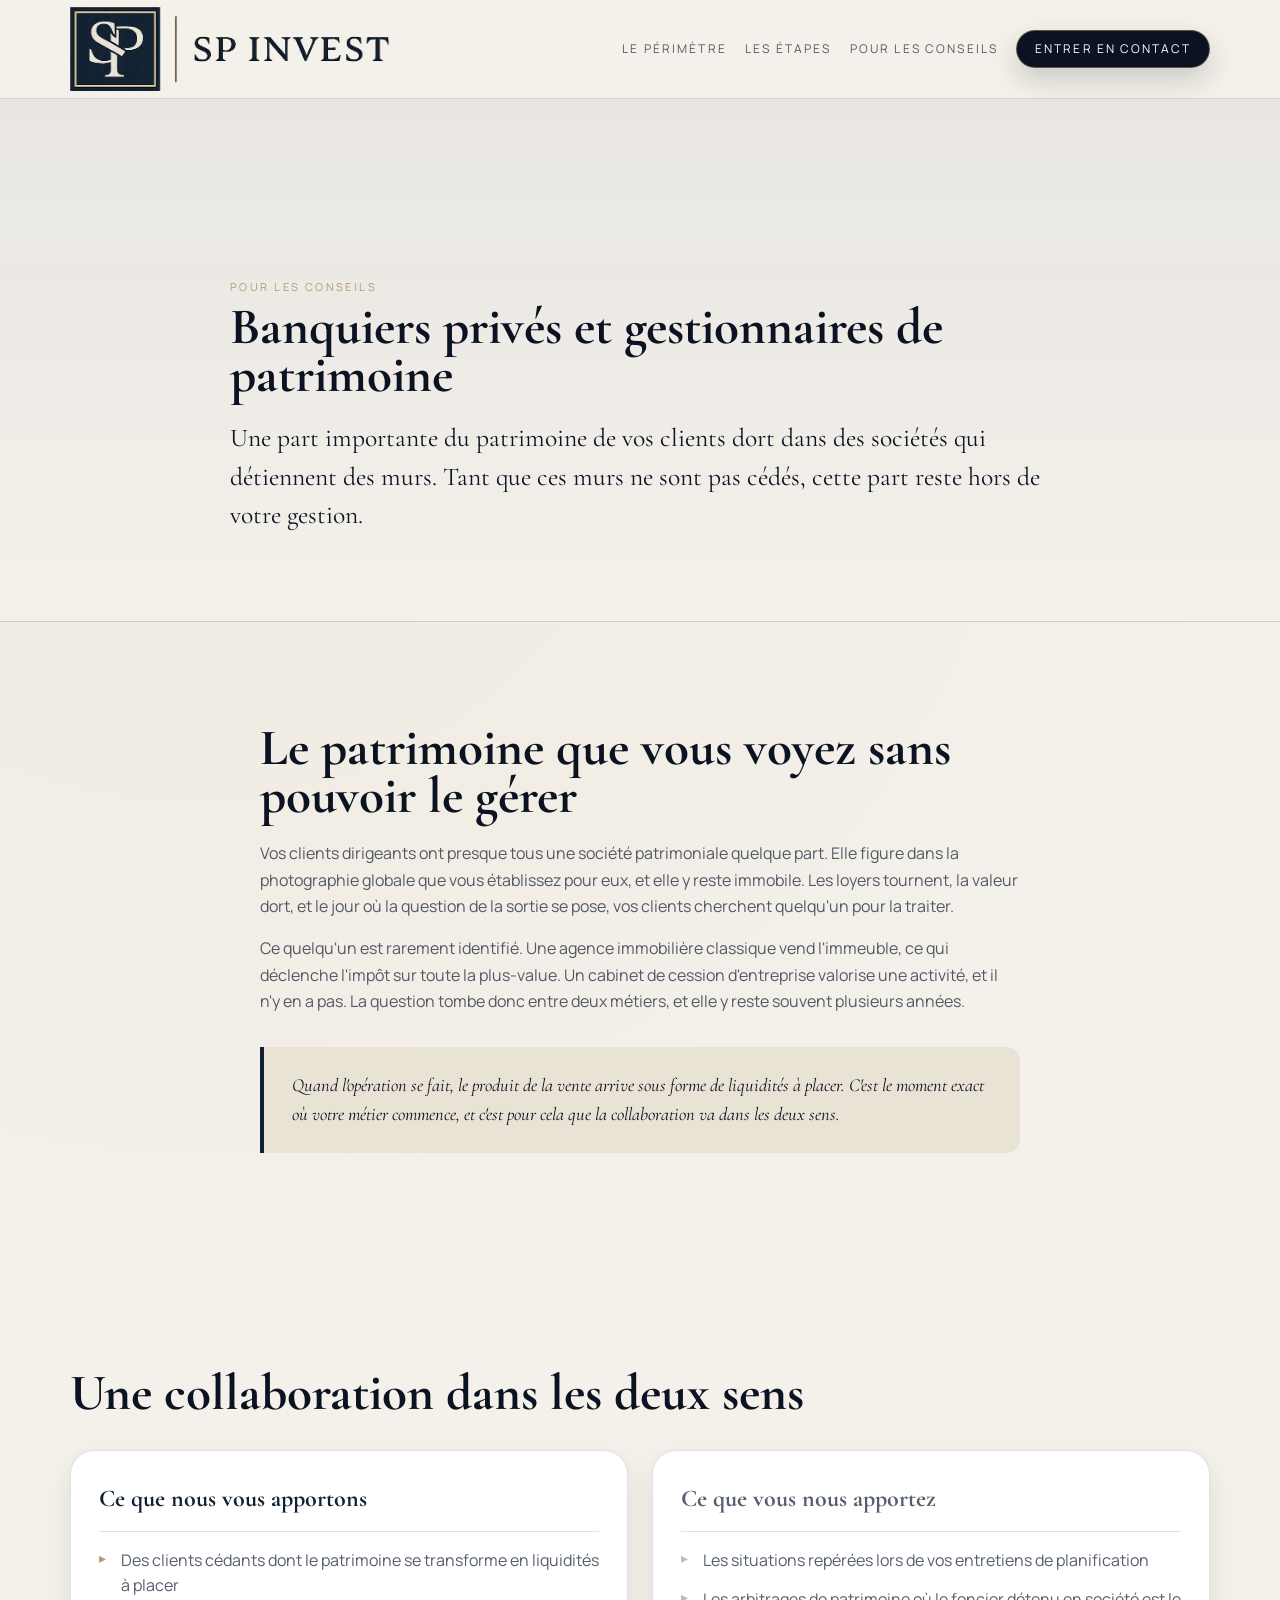
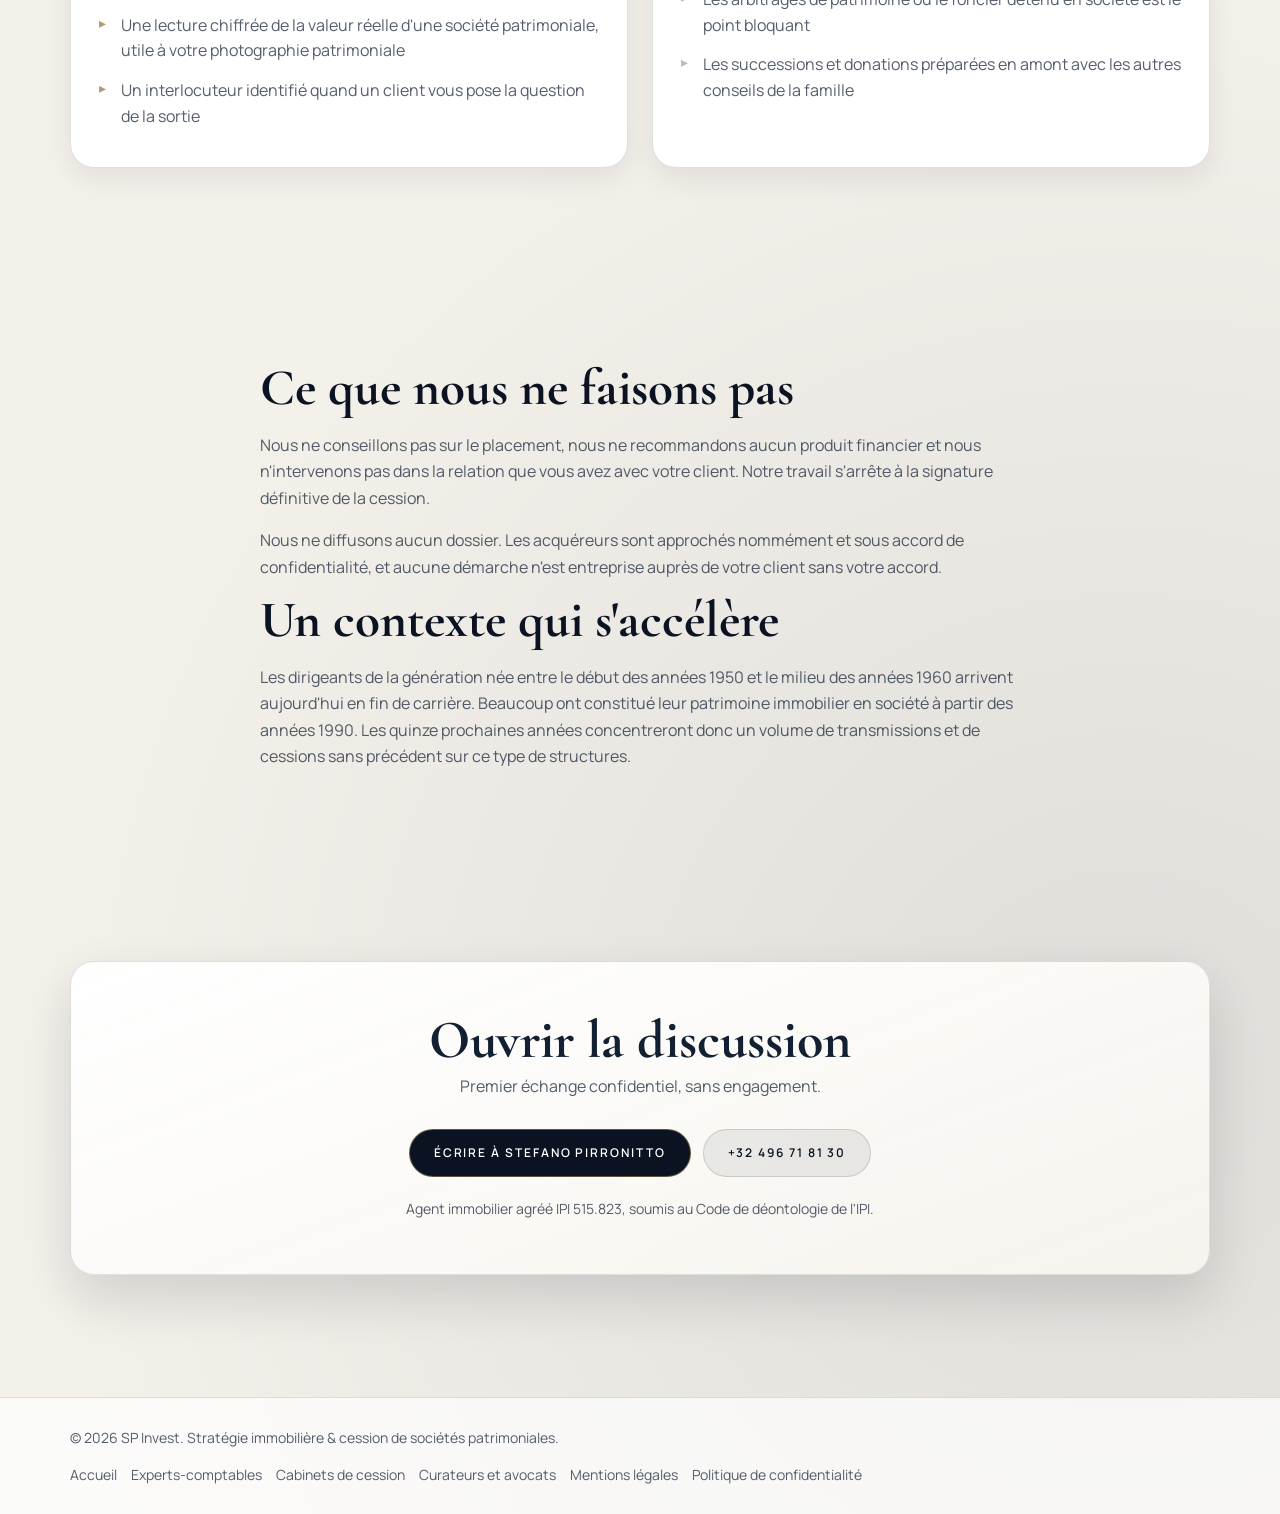
==== banques-privees.html @ 52c4654b "Refonte du site sur le brand book SP Invest Nouvelle categorie, retrait des termes bannis, accents r" ====
<!doctype html>
<html lang="fr">
<head>
  <meta charset="utf-8" />
  <meta name="viewport" content="width=device-width, initial-scale=1" />
  <title>Banquiers privés et gestionnaires de patrimoine | SP Invest</title>
  <meta name="description" content="Vos clients détiennent des sociétés patrimoniales immobilières. SP Invest les valorise et les cède ; les liquidités reviennent dans votre gestion. Collaboration dans les deux sens." />
  <link rel="canonical" href="https://sp-invest.be/banques-privees.html" />
  <meta name="theme-color" content="#0b1322" />
  <link href="https://fonts.googleapis.com/css2?family=Cormorant+Garamond:wght@400;500;600;700&family=Manrope:wght@400;500;600;700&display=swap" rel="stylesheet">
  <link rel="stylesheet" href="./styles.css?v=20261007-1" />
</head>

<body class="page-prescripteur">
  <header class="header">
    <div class="container header__inner">
      <a class="brand" href="/" aria-label="SP Invest, retour à l'accueil">
        <img src="./assets/logo-spinvest-exact.svg" alt="SP Invest">
      </a>
      <button class="nav-toggle" aria-expanded="false" aria-controls="nav" aria-label="Ouvrir le menu">
        <span></span><span></span><span></span>
      </button>
      <nav id="nav" class="nav" aria-label="Navigation principale">
        <a class="nav__link" href="/#perimetre">Le périmètre</a>
        <a class="nav__link" href="/#etapes">Les étapes</a>
        <a class="nav__link" href="/#conseils">Pour les conseils</a>
        <a class="nav__cta" href="#contact">Entrer en contact</a>
      </nav>
    </div>
  </header>

  <main id="contenu">
    <section class="page-hero">
      <div class="container page-hero__inner reveal">
        <p class="eyebrow">Pour les conseils</p>
        <h1 class="section__title">Banquiers privés et gestionnaires de patrimoine</h1>
        <p class="lede">
          Une part importante du patrimoine de vos clients dort dans des sociétés qui détiennent des murs.
          Tant que ces murs ne sont pas cédés, cette part reste hors de votre gestion.
        </p>
      </div>
    </section>

    <section class="section reveal">
      <div class="container narrow">
        <h2 class="section__title">Le patrimoine que vous voyez sans pouvoir le gérer</h2>
        <p>
          Vos clients dirigeants ont presque tous une société patrimoniale quelque part. Elle figure
          dans la photographie globale que vous établissez pour eux, et elle y reste immobile. Les loyers
          tournent, la valeur dort, et le jour où la question de la sortie se pose, vos clients cherchent
          quelqu'un pour la traiter.
        </p>
        <p>
          Ce quelqu'un est rarement identifié. Une agence immobilière classique vend l'immeuble, ce qui
          déclenche l'impôt sur toute la plus-value. Un cabinet de cession d'entreprise valorise une activité,
          et il n'y en a pas. La question tombe donc entre deux métiers, et elle y reste souvent plusieurs années.
        </p>

        <div class="callout">
          <p>
            Quand l'opération se fait, le produit de la vente arrive sous forme de liquidités à placer.
            C'est le moment exact où votre métier commence, et c'est pour cela que la collaboration va
            dans les deux sens.
          </p>
        </div>
      </div>
    </section>

    <section class="section section--alt reveal">
      <div class="container">
        <h2 class="section__title">Une collaboration dans les deux sens</h2>
        <div class="scope">
          <div class="scope__col scope__col--in">
            <h3>Ce que nous vous apportons</h3>
            <ul>
              <li>Des clients cédants dont le patrimoine se transforme en liquidités à placer</li>
              <li>Une lecture chiffrée de la valeur réelle d'une société patrimoniale, utile à votre photographie patrimoniale</li>
              <li>Un interlocuteur identifié quand un client vous pose la question de la sortie</li>
            </ul>
          </div>
          <div class="scope__col scope__col--out">
            <h3>Ce que vous nous apportez</h3>
            <ul>
              <li>Les situations repérées lors de vos entretiens de planification</li>
              <li>Les arbitrages de patrimoine où le foncier détenu en société est le point bloquant</li>
              <li>Les successions et donations préparées en amont avec les autres conseils de la famille</li>
            </ul>
          </div>
        </div>
      </div>
    </section>

    <section class="section reveal">
      <div class="container narrow">
        <h2 class="section__title">Ce que nous ne faisons pas</h2>
        <p>
          Nous ne conseillons pas sur le placement, nous ne recommandons aucun produit financier et nous
          n'intervenons pas dans la relation que vous avez avec votre client. Notre travail s'arrête à la
          signature définitive de la cession.
        </p>
        <p>
          Nous ne diffusons aucun dossier. Les acquéreurs sont approchés nommément et sous accord de
          confidentialité, et aucune démarche n'est entreprise auprès de votre client sans votre accord.
        </p>
        <h2 class="section__title">Un contexte qui s'accélère</h2>
        <p>
          Les dirigeants de la génération née entre le début des années 1950 et le milieu des années 1960
          arrivent aujourd'hui en fin de carrière. Beaucoup ont constitué leur patrimoine immobilier en
          société à partir des années 1990. Les quinze prochaines années concentreront donc un volume de
          transmissions et de cessions sans précédent sur ce type de structures.
        </p>
      </div>
    </section>

    <section id="contact" class="section section--alt reveal">
      <div class="container">
        <div class="contact-wrap">
          <div class="contact-card">
            <h2 class="contact-title">Ouvrir la discussion</h2>
            <p class="contact-subtitle">Premier échange confidentiel, sans engagement.</p>
            <div class="contact-actions">
              <a class="btn btn--primary" href="mailto:s.pirronitto@sp-invest.be?subject=Collaboration%20banque%20priv%C3%A9e">Écrire à Stefano Pirronitto</a>
              <a class="btn btn--soft" href="tel:+32496718130">+32 496 71 81 30</a>
            </div>
            <p class="contact-note">Agent immobilier agréé IPI 515.823, soumis au Code de déontologie de l'IPI.</p>
          </div>
        </div>
      </div>
    </section>
  </main>

  <footer class="footer">
    <div class="container footer__inner">
      <p class="footer__brand">&copy; <span id="year"></span> SP Invest. Stratégie immobilière &amp; cession de sociétés patrimoniales.</p>
      <div class="footer__links">
        <a href="/">Accueil</a>
        <a href="./experts-comptables.html">Experts-comptables</a>
        <a href="./cabinets-de-cession.html">Cabinets de cession</a>
        <a href="./curateurs-avocats.html">Curateurs et avocats</a>
        <a href="./mentions-legales.html">Mentions légales</a>
        <a href="./politique-confidentialite.html">Politique de confidentialité</a>
      </div>
    </div>
  </footer>

  <script src="./script.js?v=20261007-1"></script>
</body>
</html>
---- styles.css ----
:root{
  --bg:#f4f1eb;
  --surface:#ffffff;
  --ink:#0b1322;
  --text:#132033;
  --muted:rgba(19,32,51,.72);
  --line:rgba(14,26,43,.13);

  --brass:#b89b5e;
  --brass-soft:rgba(184,155,94,.18);

  --shadow-soft:0 10px 30px rgba(11,19,34,.08);
  --shadow:0 24px 52px rgba(11,19,34,.14);

  --radius:14px;
  --radius-lg:24px;
  --max:1140px;

  --sans:"Manrope", "Segoe UI", sans-serif;
  --serif:"Cormorant Garamond", Georgia, serif;
}

*{box-sizing:border-box}
html{scroll-behavior:smooth}
html,body{margin:0;padding:0}

body{
  font-family:var(--sans);
  color:var(--text);
  line-height:1.65;
  background:
    radial-gradient(circle at 15% 10%, rgba(184,155,94,.08) 0%, rgba(184,155,94,0) 36%),
    radial-gradient(circle at 88% 86%, rgba(11,19,34,.09) 0%, rgba(11,19,34,0) 38%),
    var(--bg);
}

a{color:inherit;text-decoration:none}
img{max-width:100%;display:block}

.container{
  width:min(var(--max),calc(100% - 48px));
  margin-inline:auto;
}

.header{
  position:sticky;
  top:0;
  z-index:80;
  background:rgba(244,241,235,.86);
  backdrop-filter:blur(12px);
  border-bottom:1px solid var(--line);
}

.header__inner{
  min-height:98px;
  display:flex;
  align-items:center;
  justify-content:space-between;
  gap:18px;
}

.brand img{
  height:84px;
  width:auto;
}

.nav{
  display:flex;
  gap:18px;
  align-items:center;
}

.nav__link{
  font-size:12px;
  text-transform:uppercase;
  letter-spacing:.18em;
  color:rgba(19,32,51,.72);
  position:relative;
  transition:color .28s ease;
}

.nav__link::after{
  content:"";
  position:absolute;
  left:0;
  bottom:-8px;
  width:100%;
  height:1px;
  transform:scaleX(0);
  transform-origin:left;
  background:var(--brass);
  transition:transform .28s ease;
}

.nav__link:hover,
.nav__link.is-active{color:var(--ink)}

.nav__link:hover::after,
.nav__link.is-active::after{transform:scaleX(1)}

.nav__cta{
  padding:12px 18px;
  border-radius:999px;
  background:var(--ink);
  color:#fff;
  border:1px solid rgba(184,155,94,.48);
  font-size:12px;
  text-transform:uppercase;
  letter-spacing:.17em;
  line-height:1;
  transition:all .25s ease;
  box-shadow:0 12px 28px rgba(11,19,34,.18);
}

.nav__cta:hover{
  background:#111e37;
  transform:translateY(-1px);
  box-shadow:
    0 0 0 4px rgba(184,155,94,.2),
    0 14px 30px rgba(11,19,34,.24);
}

.nav-toggle{
  display:none;
  width:44px;
  height:44px;
  border:1px solid var(--line);
  border-radius:10px;
  background:rgba(255,255,255,.85);
  padding:10px 8px;
  cursor:pointer;
}

.nav-toggle span{
  display:block;
  width:100%;
  height:2px;
  margin:5px 0;
  background:var(--ink);
  transition:transform .25s ease, opacity .25s ease;
}

.nav-toggle[aria-expanded="true"] span:nth-child(1){transform:translateY(7px) rotate(45deg)}
.nav-toggle[aria-expanded="true"] span:nth-child(2){opacity:0}
.nav-toggle[aria-expanded="true"] span:nth-child(3){transform:translateY(-7px) rotate(-45deg)}

.hero--image{
  min-height:760px;
  display:flex;
  align-items:center;
  position:relative;
  overflow:hidden;
  background:
    linear-gradient(96deg,
      rgba(11,19,34,.95) 0%,
      rgba(11,19,34,.82) 44%,
      rgba(11,19,34,.54) 72%,
      rgba(11,19,34,.34) 100%
    ),
    var(--hero-image) center/cover no-repeat;
}

.hero--image::before{
  content:"";
  position:absolute;
  inset:0;
  pointer-events:none;
  background:linear-gradient(to top, rgba(11,19,34,.44), rgba(11,19,34,0));
}

.hero__grid{
  position:relative;
  z-index:1;
  width:100%;
  display:grid;
  grid-template-columns:1.06fr .94fr;
  gap:42px;
  align-items:end;
}

.hero__copy{
  max-width:640px;
  padding:88px 0 92px;
  color:#fff;
}

.eyebrow{
  margin:0;
  font-size:11px;
  text-transform:uppercase;
  letter-spacing:.22em;
  color:rgba(255,255,255,.76);
}

.hero__title{
  margin:20px 0;
  font-family:var(--serif);
  font-size:clamp(44px,5vw,78px);
  line-height:.98;
  font-weight:600;
  color:#fff;
  text-wrap:balance;
}

.hero__lead{
  margin:0;
  max-width:58ch;
  color:rgba(255,255,255,.9);
  font-size:18px;
}

.hero__actions{
  margin-top:30px;
  display:flex;
  flex-wrap:wrap;
  gap:12px;
}

.hero__panel{
  margin-bottom:94px;
  margin-left:auto;
  max-width:390px;
  padding:28px;
  border-radius:20px;
  color:#fff;
  background:rgba(10,17,31,.52);
  border:1px solid rgba(255,255,255,.2);
  backdrop-filter:blur(8px);
  box-shadow:var(--shadow);
}

.hero__panel h2{
  margin:0 0 10px;
  font-family:var(--serif);
  font-size:30px;
  line-height:1;
}

.hero__panel p{
  margin:0 0 14px;
  color:rgba(255,255,255,.84);
}

.hero__panel ul{
  margin:0;
  padding-left:18px;
  display:grid;
  gap:8px;
  color:rgba(255,255,255,.88);
}

.scroll-cue{
  position:absolute;
  left:50%;
  bottom:20px;
  transform:translateX(-50%);
  width:34px;
  height:54px;
  border-radius:30px;
  border:1px solid rgba(255,255,255,.45);
  display:grid;
  place-items:center;
  z-index:1;
}

.scroll-cue span{
  width:5px;
  height:11px;
  border-radius:99px;
  background:#fff;
  animation:scroll-dot 1.8s infinite;
}

@keyframes scroll-dot{
  0%{transform:translateY(-8px);opacity:0}
  30%{opacity:1}
  100%{transform:translateY(8px);opacity:0}
}

.section{padding:94px 0}
.section--alt{padding-top:82px}

.section__kicker{
  margin:0;
  font-size:11px;
  text-transform:uppercase;
  letter-spacing:.2em;
  color:rgba(19,32,51,.62);
}

.section__title{
  margin:8px 0 14px;
  font-family:var(--serif);
  color:var(--ink);
  font-size:clamp(34px,4vw,52px);
  line-height:.95;
}

.section__subtitle{
  margin:0;
  color:var(--muted);
  max-width:65ch;
}

.expertise-layout{
  display:grid;
  grid-template-columns:.85fr 1.15fr;
  gap:58px;
  align-items:stretch;
}

.expertise-media,
.engagements__image{
  border-radius:var(--radius-lg);
  overflow:hidden;
  box-shadow:var(--shadow);
  border:1px solid rgba(14,26,43,.08);
}

.expertise-media{min-height:550px}
.expertise-media img,
.engagements__image img{
  width:100%;
  height:100%;
  object-fit:cover;
  transition:transform .9s cubic-bezier(.2,.65,.2,1);
}

.expertise-media:hover img,
.engagements__image:hover img{transform:scale(1.045)}

.cards{
  margin-top:28px;
  display:grid;
  grid-template-columns:repeat(2,minmax(0,1fr));
  gap:16px;
}

.card{
  padding:22px;
  border-radius:var(--radius);
  background:linear-gradient(170deg, rgba(255,255,255,1) 0%, rgba(250,248,244,1) 100%);
  border:1px solid var(--line);
  box-shadow:var(--shadow-soft);
  transition:transform .26s ease, box-shadow .26s ease, border-color .26s ease;
}

.card h3{
  margin:0 0 8px;
  font-family:var(--serif);
  font-size:24px;
  line-height:1.05;
}

.card p{
  margin:0;
  color:var(--muted);
  font-size:15px;
}

.card:hover{
  transform:translateY(-4px);
  border-color:rgba(184,155,94,.4);
  box-shadow:0 18px 38px rgba(11,19,34,.11);
}

.engagements{
  display:grid;
  grid-template-columns:1.1fr .9fr;
  gap:42px;
  align-items:center;
}

.engagements-box{margin-top:18px}

.engagement-item{
  margin-bottom:12px;
  padding:20px;
  border-radius:var(--radius);
  border:1px solid var(--line);
  background:var(--surface);
  box-shadow:var(--shadow-soft);
  transition:transform .24s ease, border-color .24s ease;
}

.engagement-item h3{
  margin:0 0 6px;
  font-size:12px;
  text-transform:uppercase;
  letter-spacing:.18em;
  color:var(--ink);
}

.engagement-item p{
  margin:0;
  color:var(--muted);
  font-size:14.5px;
}

.engagement-item:hover{
  transform:translateX(3px);
  border-color:rgba(184,155,94,.45);
}

.engagements-note{
  margin-top:20px;
  padding:18px 20px;
  border-left:3px solid var(--brass);
  background:var(--brass-soft);
  border-radius:12px;
}

.engagements-note p{margin:0;font-size:14px}

.engagements__image{min-height:510px}

.contact-card{
  padding:54px;
  border-radius:var(--radius-lg);
  border:1px solid var(--line);
  background:linear-gradient(160deg, rgba(255,255,255,1) 0%, rgba(247,244,238,.95) 100%);
  box-shadow:var(--shadow);
}

.contact-title{
  margin:0;
  font-family:var(--serif);
  font-size:54px;
  line-height:.9;
  text-align:center;
}

.contact-subtitle{
  margin:8px 0 30px;
  text-align:center;
  color:var(--muted);
}

.contact-grid{
  display:grid;
  grid-template-columns:1fr 1fr;
  gap:16px;
}

.contact-item{
  padding:18px;
  border-radius:var(--radius);
  border:1px solid var(--line);
  background:rgba(255,255,255,.75);
}

.contact-label{
  display:block;
  margin-bottom:6px;
  font-size:11px;
  text-transform:uppercase;
  letter-spacing:.18em;
  color:rgba(19,32,51,.6);
}

.contact-value{
  font-size:18px;
  font-weight:600;
}

.contact-actions{
  margin-top:28px;
  display:flex;
  justify-content:center;
  flex-wrap:wrap;
  gap:12px;
}

.contact-note{
  margin:20px 0 0;
  text-align:center;
  color:var(--muted);
  font-size:14px;
}

.btn{
  display:inline-flex;
  align-items:center;
  justify-content:center;
  padding:13px 24px;
  border-radius:999px;
  font-size:12px;
  text-transform:uppercase;
  letter-spacing:.16em;
  font-weight:600;
  border:1px solid transparent;
  transition:all .26s ease;
}

.btn--primary{
  background:var(--ink);
  color:#fff;
  border-color:rgba(184,155,94,.48);
}

.btn--primary:hover{
  background:#12223f;
  transform:translateY(-1px);
  box-shadow:
    0 0 0 4px rgba(184,155,94,.2),
    0 10px 24px rgba(11,19,34,.25);
}

.btn--ghost{
  background:rgba(255,255,255,.08);
  color:#fff;
  border-color:rgba(184,155,94,.72);
}

.btn--ghost:hover{
  background:rgba(184,155,94,.2);
  box-shadow:0 0 0 4px rgba(184,155,94,.2);
}

.btn--soft{
  background:rgba(11,19,34,.07);
  border-color:rgba(11,19,34,.14);
  color:var(--ink);
}

.btn--soft:hover{
  background:rgba(11,19,34,.13);
  border-color:rgba(184,155,94,.58);
}

.footer{
  margin-top:28px;
  padding:28px 0;
  border-top:1px solid var(--line);
  background:rgba(255,255,255,.7);
}

.footer__inner{
  display:flex;
  align-items:center;
  justify-content:space-between;
  flex-wrap:wrap;
  gap:14px;
}

.footer__brand{margin:0;color:var(--muted);font-size:14px}

.footer__links{
  display:flex;
  flex-wrap:wrap;
  gap:14px;
  font-size:14px;
  color:var(--muted);
}

.footer__links a:hover{color:var(--ink)}

.reveal{
  opacity:0;
  transform:translateY(18px);
  transition:opacity .7s ease, transform .7s ease;
}

.reveal.is-visible{
  opacity:1;
  transform:translateY(0);
}

@media (max-width:1080px){
  .hero__grid,
  .expertise-layout,
  .engagements{
    grid-template-columns:1fr;
  }

  .hero__panel{margin:0 0 64px;max-width:560px}
  .expertise-media,
  .engagements__image{min-height:420px}
}

@media (max-width:860px){
  .header__inner{min-height:86px}
  .brand img{height:68px}

  .nav-toggle{display:block}

  .nav{
    position:absolute;
    top:100%;
    right:24px;
    width:min(320px,calc(100% - 48px));
    padding:18px;
    background:rgba(255,255,255,.95);
    border:1px solid var(--line);
    border-radius:14px;
    box-shadow:var(--shadow-soft);
    display:grid;
    gap:10px;
    opacity:0;
    visibility:hidden;
    transform:translateY(-8px);
    transition:all .24s ease;
  }

  .nav.is-open{
    opacity:1;
    visibility:visible;
    transform:translateY(0);
  }

  .nav__link,
  .nav__cta{justify-self:start}

  .hero--image{min-height:700px}
  .hero__copy{padding:72px 0 36px}
  .hero__title{font-size:clamp(40px,10vw,62px)}

  .cards,
  .contact-grid{grid-template-columns:1fr}

  .contact-card{padding:36px 24px}
  .contact-title{font-size:42px}
}

@media (max-width:640px){
  .container{width:min(var(--max),calc(100% - 30px))}
  .section{padding:74px 0}
  .scroll-cue{display:none}
  .hero__panel{padding:22px}
}

.legal-page .header{
  background:rgba(244,241,235,.9);
}

.legal-hero{
  position:relative;
  overflow:hidden;
  min-height:360px;
  display:flex;
  align-items:flex-end;
  background:
    linear-gradient(105deg, rgba(11,19,34,.9) 0%, rgba(11,19,34,.66) 52%, rgba(11,19,34,.35) 100%),
    var(--hero-image) center/cover no-repeat;
}

.legal-hero::after{
  content:"";
  position:absolute;
  inset:0;
  background:linear-gradient(to top, rgba(11,19,34,.55), rgba(11,19,34,0));
}

.legal-hero__inner{
  position:relative;
  z-index:1;
  padding:82px 0 56px;
}

.legal-hero .section__kicker{
  color:rgba(255,255,255,.72);
}

.legal-hero .section__title{
  margin-top:10px;
  color:#fff;
}

.legal-hero .section__subtitle{
  color:rgba(255,255,255,.88);
  max-width:76ch;
}

.legal-section{
  padding-top:64px;
}

.legal-grid{
  display:grid;
  grid-template-columns:repeat(2,minmax(0,1fr));
  gap:16px;
}

.legal-grid--single{
  grid-template-columns:1fr;
}

.legal-card{
  margin-top:0;
}

.legal-card h2{
  margin:0 0 10px;
  font-family:var(--serif);
  font-size:28px;
  line-height:1.02;
}

.legal-card p{
  margin:0 0 12px;
  color:var(--muted);
}

.legal-card a{
  color:var(--ink);
  text-decoration:underline;
  text-underline-offset:2px;
}

.legal-list{
  margin:0;
  padding-left:18px;
  color:var(--muted);
  display:grid;
  gap:6px;
}

@media (max-width:920px){
  .legal-grid{
    grid-template-columns:1fr;
  }
}

/* ============================================================
   SP INVEST - complement brand book (octobre 2026)
   Ajouts pour la page d'accueil refondue et les pages prescripteurs.
   Ne rien supprimer au-dessus, tout est additif.
   ============================================================ */

:root{
  --navy:#122131;
  --brass:#b49b73;
  --brass-soft:rgba(180,155,115,.18);
  --cream:#e9e3d5;
  --slate:#1c2b45;
}

.container.narrow{ width:min(760px, calc(100% - 48px)); }

.lede{
  font-family:var(--serif);
  font-size:clamp(1.25rem, 2.2vw, 1.6rem);
  line-height:1.5;
  color:var(--ink);
  margin:0 0 1.4rem;
}

.section__head + p,
.section p{ color:var(--muted); }

.section .section__title + p{ margin-top:1.2rem; }

/* --- page hero (pages prescripteurs) --- */
.page-hero{
  padding:clamp(120px, 14vw, 180px) 0 clamp(40px, 5vw, 64px);
  background:
    linear-gradient(180deg, rgba(18,33,49,.05) 0%, rgba(18,33,49,0) 100%),
    var(--bg);
  border-bottom:1px solid var(--line);
}
.page-hero__inner{ max-width:820px; }
.page-hero .section__title{ margin:.4rem 0 1.2rem; }

/* --- perimetre / colonnes dans-hors --- */
.scope{
  display:grid;
  grid-template-columns:repeat(auto-fit, minmax(300px, 1fr));
  gap:24px;
  margin-top:32px;
}
.scope__col{
  background:var(--surface);
  border:1px solid var(--line);
  border-radius:var(--radius-lg);
  padding:28px 28px 24px;
  box-shadow:var(--shadow-soft);
}
.scope__col h3{
  font-family:var(--serif);
  font-size:1.5rem;
  margin:0 0 16px;
  padding-bottom:12px;
  border-bottom:1px solid var(--line);
}
.scope__col--in h3{ color:var(--navy); }
.scope__col--out h3{ color:var(--muted); }
.scope__col ul{ list-style:none; margin:0; padding:0; }
.scope__col li{
  position:relative;
  padding-left:22px;
  margin-bottom:14px;
  color:var(--muted);
  line-height:1.6;
}
.scope__col li::before{
  content:"\25B8";
  position:absolute;
  left:0;
  top:0;
  color:var(--brass);
  font-size:.85em;
}
.scope__col--out li::before{ color:rgba(19,32,51,.3); }

/* --- etapes numerotees --- */
.steps{
  list-style:none;
  margin:32px 0 0;
  padding:0;
  display:grid;
  grid-template-columns:repeat(auto-fit, minmax(260px, 1fr));
  gap:18px;
  counter-reset:step;
}
.step{
  display:flex;
  align-items:flex-start;
  gap:16px;
  background:var(--surface);
  border:1px solid var(--line);
  border-top:2px solid var(--brass);
  border-radius:var(--radius);
  padding:22px 20px;
  box-shadow:var(--shadow-soft);
}
.step__num{
  font-family:var(--serif);
  font-size:1.9rem;
  line-height:1;
  color:var(--brass);
  flex:0 0 auto;
}
.step h3{
  margin:0;
  font-family:var(--sans);
  font-size:1rem;
  font-weight:600;
  line-height:1.45;
  color:var(--ink);
}
.steps--compact{ grid-template-columns:1fr; }
.steps--compact .step{ border-top:1px solid var(--line); border-left:2px solid var(--brass); }

/* --- callout --- */
.callout{
  margin:32px 0;
  padding:24px 28px;
  background:var(--cream);
  border-left:4px solid var(--navy);
  border-radius:0 var(--radius) var(--radius) 0;
}
.callout p{
  margin:0;
  font-family:var(--serif);
  font-size:1.15rem;
  font-style:italic;
  line-height:1.6;
  color:var(--ink);
}

/* --- declencheurs --- */
.trigger-block{
  margin-top:36px;
  padding-top:28px;
  border-top:1px solid var(--line);
}
.trigger-block h3{
  font-family:var(--serif);
  font-size:1.35rem;
  margin:0 0 10px;
  color:var(--navy);
}
.trigger-block p{ margin:0; color:var(--muted); }

/* --- cartes cliquables --- */
.cards--3{ grid-template-columns:repeat(auto-fit, minmax(280px, 1fr)); }
.card--link{
  display:flex;
  flex-direction:column;
  transition:transform .25s ease, box-shadow .25s ease;
}
.card--link:hover{ transform:translateY(-3px); box-shadow:var(--shadow); }
.card__more{
  margin-top:auto;
  padding-top:16px;
  font-size:.85rem;
  font-weight:600;
  letter-spacing:.06em;
  text-transform:uppercase;
  color:var(--brass);
}
.card__more::after{ content:" \2192"; }

/* --- questions / reponses --- */
.qa__item{
  padding:22px 0;
  border-bottom:1px solid var(--line);
}
.qa__item:last-child{ border-bottom:0; }
.qa__item h3{
  font-family:var(--serif);
  font-size:1.3rem;
  margin:0 0 8px;
  color:var(--navy);
}
.qa__item p{ margin:0; color:var(--muted); }

/* --- liste de faits --- */
.facts{ list-style:none; margin:22px 0 0; padding:0; }
.facts li{
  position:relative;
  padding-left:22px;
  margin-bottom:12px;
  color:var(--muted);
}
.facts li::before{
  content:"\25B8";
  position:absolute;
  left:0;
  color:var(--brass);
  font-size:.85em;
}

.note-inline{
  margin-top:28px;
  font-size:.95rem;
  color:var(--muted);
}
.note-inline a{ color:var(--navy); border-bottom:1px solid var(--brass); }

/* --- formulaire de contact --- */
.contact-form{
  display:grid;
  gap:16px;
  margin:28px 0 8px;
  text-align:left;
}
.contact-form label{
  display:grid;
  gap:6px;
  font-size:.85rem;
  font-weight:600;
  letter-spacing:.04em;
  text-transform:uppercase;
  color:var(--muted);
}
.contact-form input,
.contact-form textarea{
  font-family:var(--sans);
  font-size:1rem;
  font-weight:400;
  letter-spacing:normal;
  text-transform:none;
  color:var(--text);
  padding:12px 14px;
  border:1px solid var(--line);
  border-radius:var(--radius);
  background:var(--surface);
}
.contact-form input:focus,
.contact-form textarea:focus{
  outline:none;
  border-color:var(--brass);
  box-shadow:0 0 0 3px var(--brass-soft);
}

@media (max-width:640px){
  .callout{ padding:20px 22px; }
  .scope__col{ padding:24px 22px 20px; }
}

/* correctif : eyebrow sur fond clair (pages prescripteurs) */
.page-hero .eyebrow{ color:var(--brass); opacity:1; }
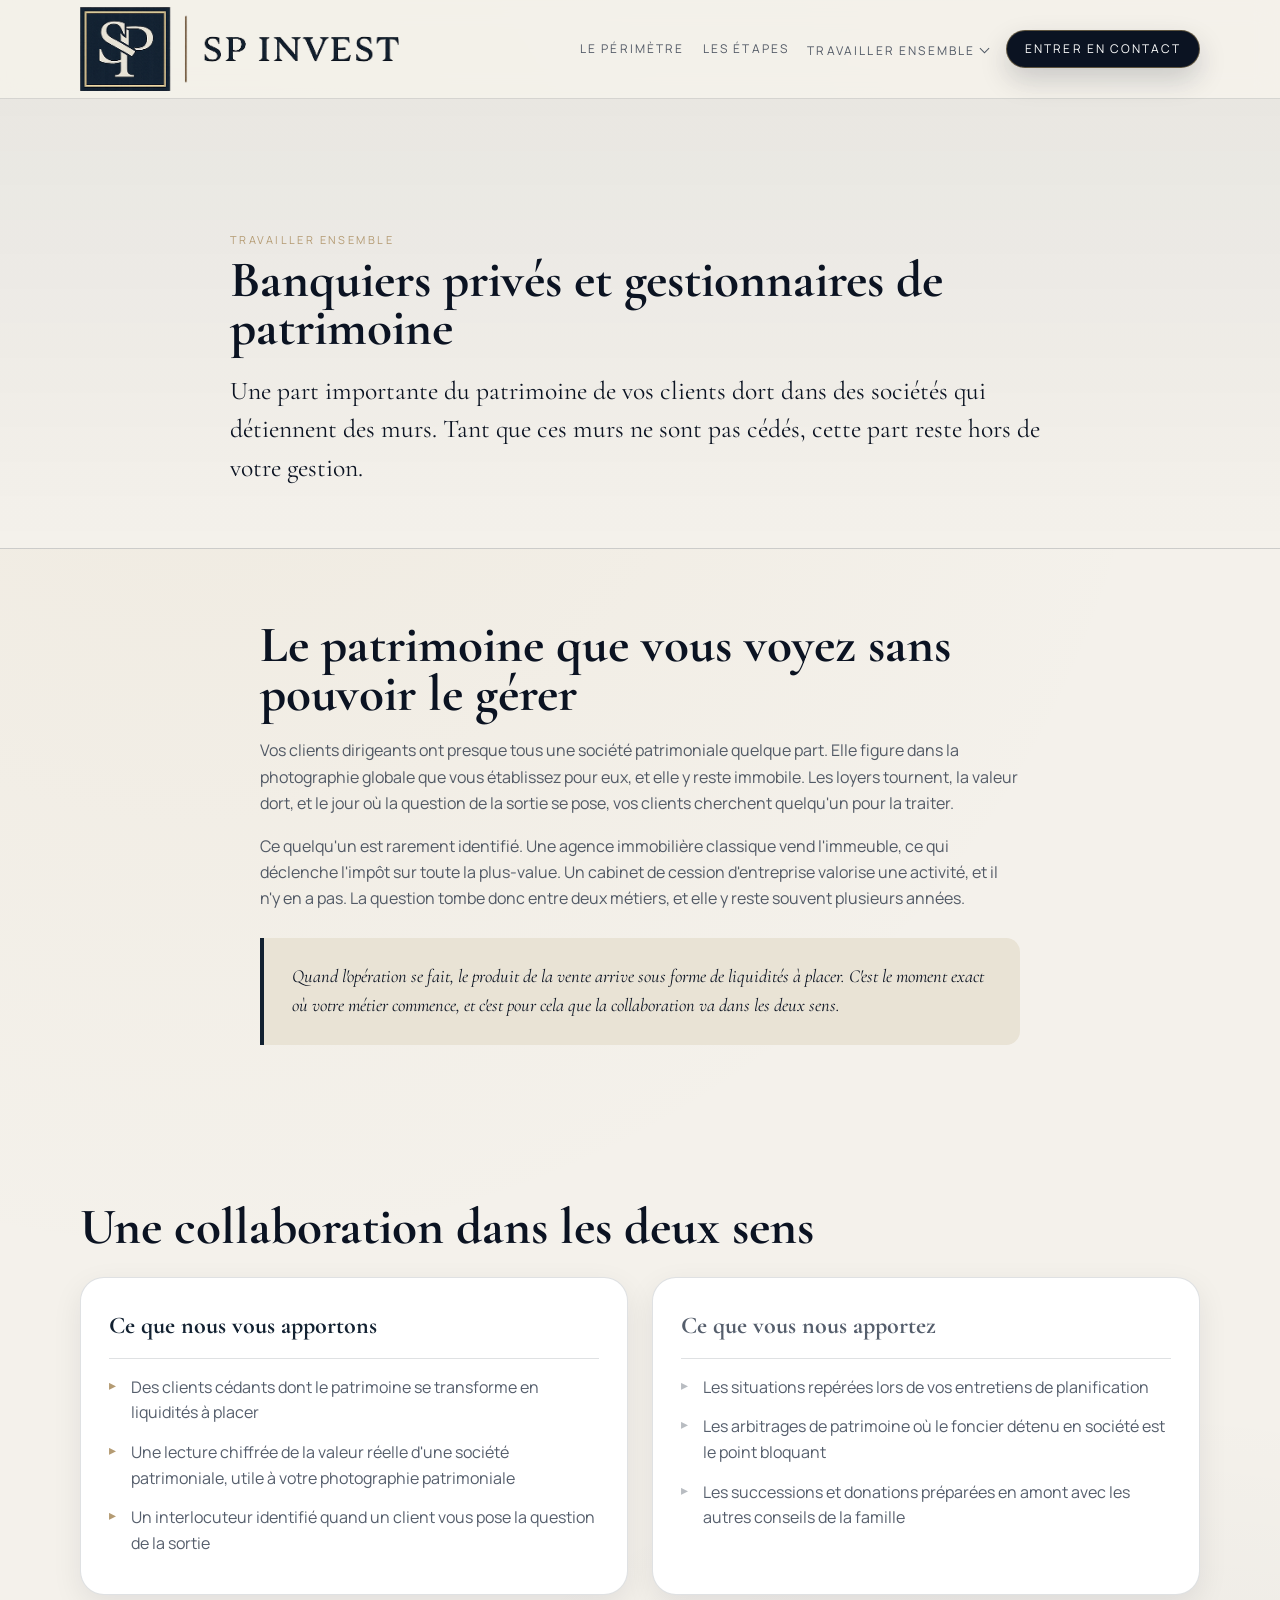
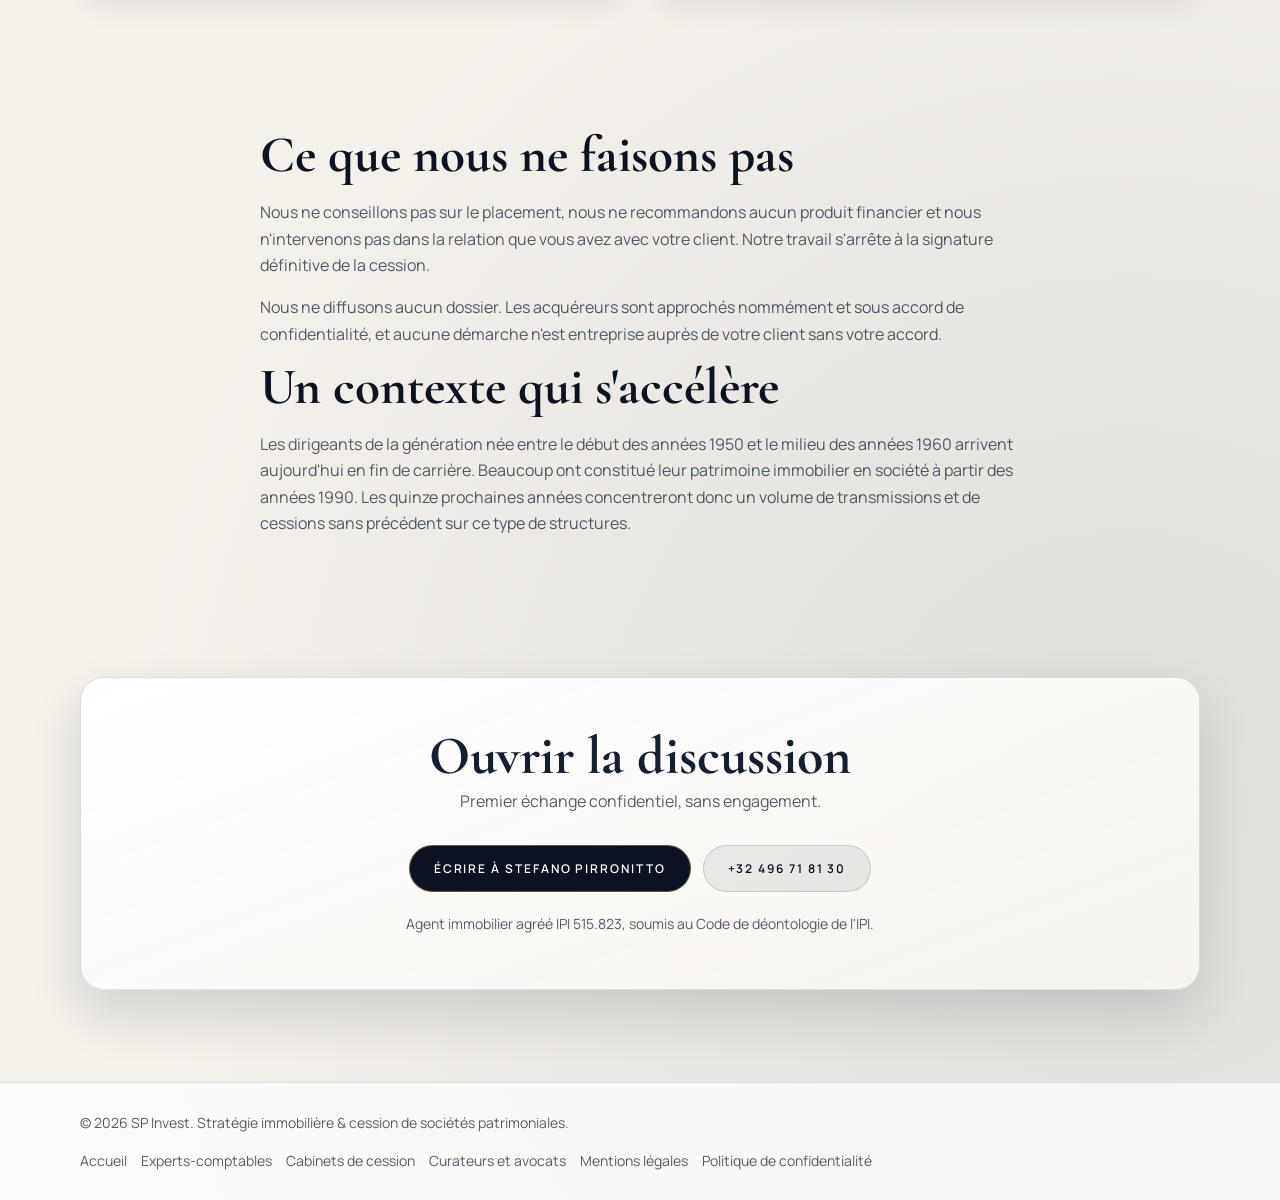
==== commit 2fc375c8: "Titre, centrage, menu deroulant, FAQ depliable, portrait" ====
--- a/banques-privees.html
+++ b/banques-privees.html
@@ -23,7 +23,15 @@
       <nav id="nav" class="nav" aria-label="Navigation principale">
         <a class="nav__link" href="/#perimetre">Le périmètre</a>
         <a class="nav__link" href="/#etapes">Les étapes</a>
-        <a class="nav__link" href="/#conseils">Pour les conseils</a>
+        <div class="nav__group">
+          <a class="nav__link" href="/#ensemble" aria-haspopup="true">Travailler ensemble <i class="nav__caret" aria-hidden="true"></i></a>
+          <div class="nav__menu" role="menu">
+            <a href="/experts-comptables.html" role="menuitem">Experts-comptables et fiduciaires<span>Le bilan, la fiscalité de sortie, la valeur du foncier</span></a>
+            <a href="/cabinets-de-cession.html" role="menuitem">Cabinets de cession d'entreprise<span>Du foncier que votre méthode ne couvre pas</span></a>
+            <a href="/banques-privees.html" role="menuitem">Banquiers privés et gestionnaires de patrimoine<span>Le patrimoine immobile de vos clients</span></a>
+            <a href="/curateurs-avocats.html" role="menuitem">Curateurs, liquidateurs et avocats<span>Réaliser, chiffrer, départager</span></a>
+          </div>
+        </div>
         <a class="nav__cta" href="#contact">Entrer en contact</a>
       </nav>
     </div>
@@ -32,7 +40,7 @@
   <main id="contenu">
     <section class="page-hero">
       <div class="container page-hero__inner reveal">
-        <p class="eyebrow">Pour les conseils</p>
+        <p class="eyebrow">Travailler ensemble</p>
         <h1 class="section__title">Banquiers privés et gestionnaires de patrimoine</h1>
         <p class="lede">
           Une part importante du patrimoine de vos clients dort dans des sociétés qui détiennent des murs.
--- a/styles.css
+++ b/styles.css
@@ -971,3 +971,165 @@
 
 /* correctif : eyebrow sur fond clair (pages prescripteurs) */
 .page-hero .eyebrow{ color:var(--brass); opacity:1; }
+
+/* ============================================================
+   SP INVEST - revision 2 (7 octobre 2026)
+   Centrage, respiration, menu deroulant, FAQ depliable, portrait.
+   ============================================================ */
+
+:root{ --max:1120px; }
+
+/* --- centrage : .hero__grid avait width:100% et annulait .container --- */
+.container.hero__grid{
+  width:min(var(--max), calc(100% - 64px));
+  margin-inline:auto;
+}
+@media (min-width:1081px){
+  .hero__grid{
+    grid-template-columns:1fr .78fr;
+    gap:56px;
+    align-items:center;
+  }
+  .hero__panel{ margin-left:auto; max-width:420px; }
+}
+.hero__copy{ max-width:600px; padding:72px 0 76px; }
+.hero--image{ min-height:640px; }
+
+/* --- moins d'espace entre les blocs --- */
+.section{ padding:64px 0; }
+.section--alt{ padding-top:60px; }
+.page-hero{ padding:clamp(104px, 11vw, 132px) 0 clamp(28px, 3vw, 40px); }
+.section__head{ margin-bottom:4px; }
+.scope{ margin-top:26px; }
+.steps{ margin-top:26px; }
+.callout{ margin:26px 0; }
+.trigger-block{ margin-top:30px; padding-top:24px; }
+.engagements{ align-items:center; }
+
+/* --- menu deroulant Travailler ensemble --- */
+.nav__group{ position:relative; }
+.nav__group > .nav__link::after{ display:none; }
+.nav__group > .nav__link{ display:inline-flex; align-items:center; gap:6px; }
+.nav__caret{
+  display:inline-block;
+  width:7px; height:7px;
+  border-right:1.5px solid currentColor;
+  border-bottom:1.5px solid currentColor;
+  transform:translateY(-2px) rotate(45deg);
+  transition:transform .2s ease;
+}
+.nav__group:hover .nav__caret,
+.nav__group:focus-within .nav__caret{ transform:translateY(1px) rotate(225deg); }
+.nav__menu{
+  position:absolute;
+  top:calc(100% + 16px);
+  left:50%;
+  transform:translateX(-50%) translateY(-6px);
+  min-width:300px;
+  background:var(--surface);
+  border:1px solid var(--line);
+  border-radius:var(--radius);
+  box-shadow:var(--shadow);
+  padding:8px;
+  opacity:0;
+  visibility:hidden;
+  transition:opacity .18s ease, transform .18s ease, visibility .18s;
+  z-index:90;
+}
+.nav__group:hover .nav__menu,
+.nav__group:focus-within .nav__menu{
+  opacity:1; visibility:visible; transform:translateX(-50%) translateY(0);
+}
+.nav__menu::before{
+  content:"";
+  position:absolute;
+  top:-16px; left:0; right:0; height:16px;
+}
+.nav__menu a{
+  display:block;
+  padding:11px 14px;
+  border-radius:10px;
+  font-size:13px;
+  font-weight:500;
+  letter-spacing:normal;
+  text-transform:none;
+  color:var(--text);
+  line-height:1.35;
+}
+.nav__menu a:hover{ background:var(--bg); color:var(--navy); }
+.nav__menu a span{ display:block; font-size:11.5px; color:var(--muted); margin-top:2px; }
+
+/* --- FAQ depliable --- */
+.qa__item{ padding:0; border-bottom:1px solid var(--line); }
+.qa__item summary{
+  list-style:none;
+  cursor:pointer;
+  padding:20px 46px 20px 0;
+  position:relative;
+  font-family:var(--serif);
+  font-size:1.3rem;
+  font-weight:600;
+  color:var(--navy);
+  transition:color .18s ease;
+}
+.qa__item summary::-webkit-details-marker{ display:none; }
+.qa__item summary:hover{ color:var(--brass); }
+.qa__item summary::after{
+  content:"";
+  position:absolute;
+  right:10px; top:50%;
+  width:9px; height:9px;
+  border-right:1.5px solid var(--brass);
+  border-bottom:1.5px solid var(--brass);
+  transform:translateY(-70%) rotate(45deg);
+  transition:transform .2s ease;
+}
+.qa__item[open] summary::after{ transform:translateY(-20%) rotate(225deg); }
+.qa__item p{ margin:0 0 22px; color:var(--muted); max-width:72ch; }
+
+/* --- portrait Stefano --- */
+.portrait-wrap{
+  display:flex;
+  justify-content:center;
+}
+.portrait{
+  width:min(300px, 70%);
+  aspect-ratio:1;
+  border-radius:50%;
+  overflow:hidden;
+  border:1px solid var(--line);
+  box-shadow:var(--shadow);
+  background:var(--surface);
+}
+.portrait img{ width:100%; height:100%; object-fit:cover; }
+.portrait-caption{
+  margin-top:16px;
+  text-align:center;
+  font-size:.88rem;
+  color:var(--muted);
+}
+
+@media (max-width:900px){
+  .container.hero__grid{ width:min(var(--max), calc(100% - 40px)); }
+  .hero__panel{ margin-left:0; max-width:none; }
+  .nav__menu{
+    position:static;
+    transform:none;
+    opacity:1;
+    visibility:visible;
+    box-shadow:none;
+    border:0;
+    padding:0 0 0 10px;
+    min-width:0;
+    background:transparent;
+  }
+  .nav__caret{ display:none; }
+  .portrait{ width:min(240px, 60%); }
+}
+
+@media (max-width:1080px){
+  .hero__grid{ grid-template-columns:1fr !important; }
+  .hero__panel{ margin-left:0; max-width:none; }
+  .hero__copy{ padding:64px 0 28px; }
+  .hero--image{ min-height:auto; padding-bottom:48px; }
+}
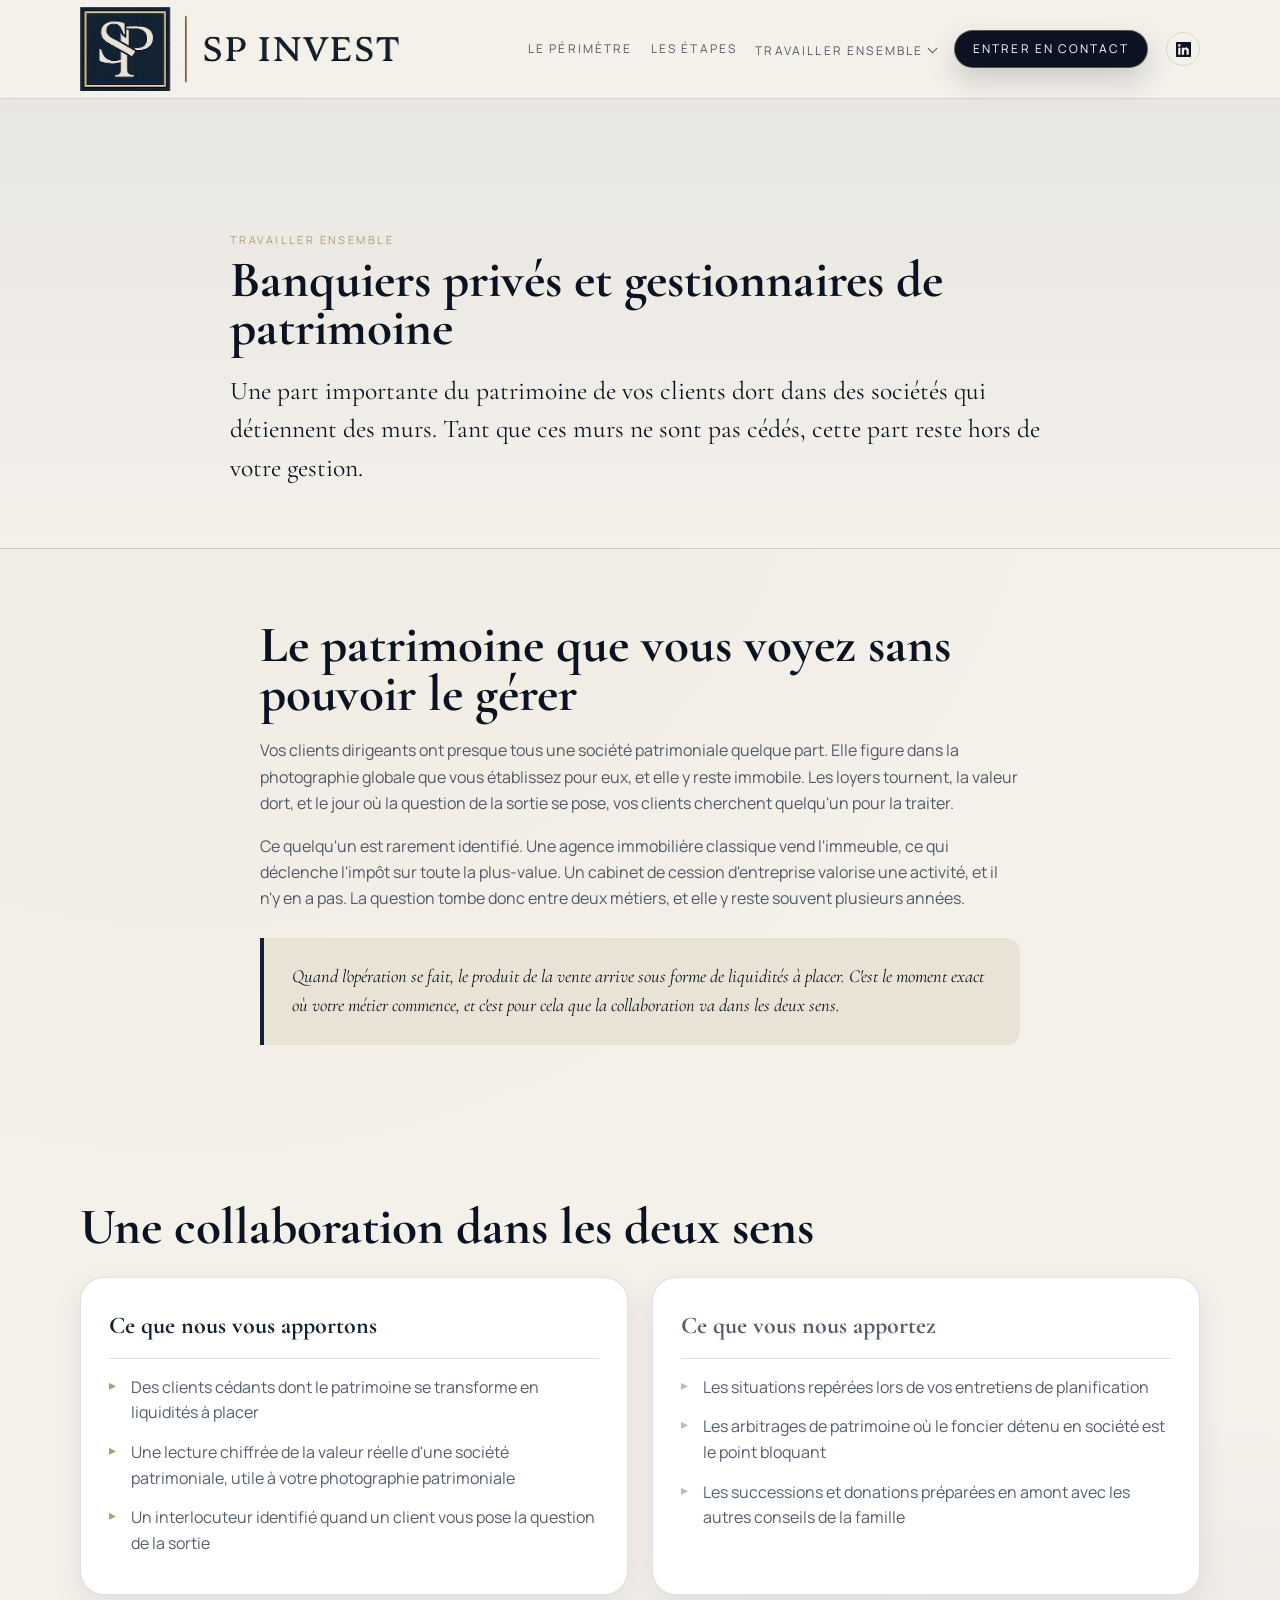
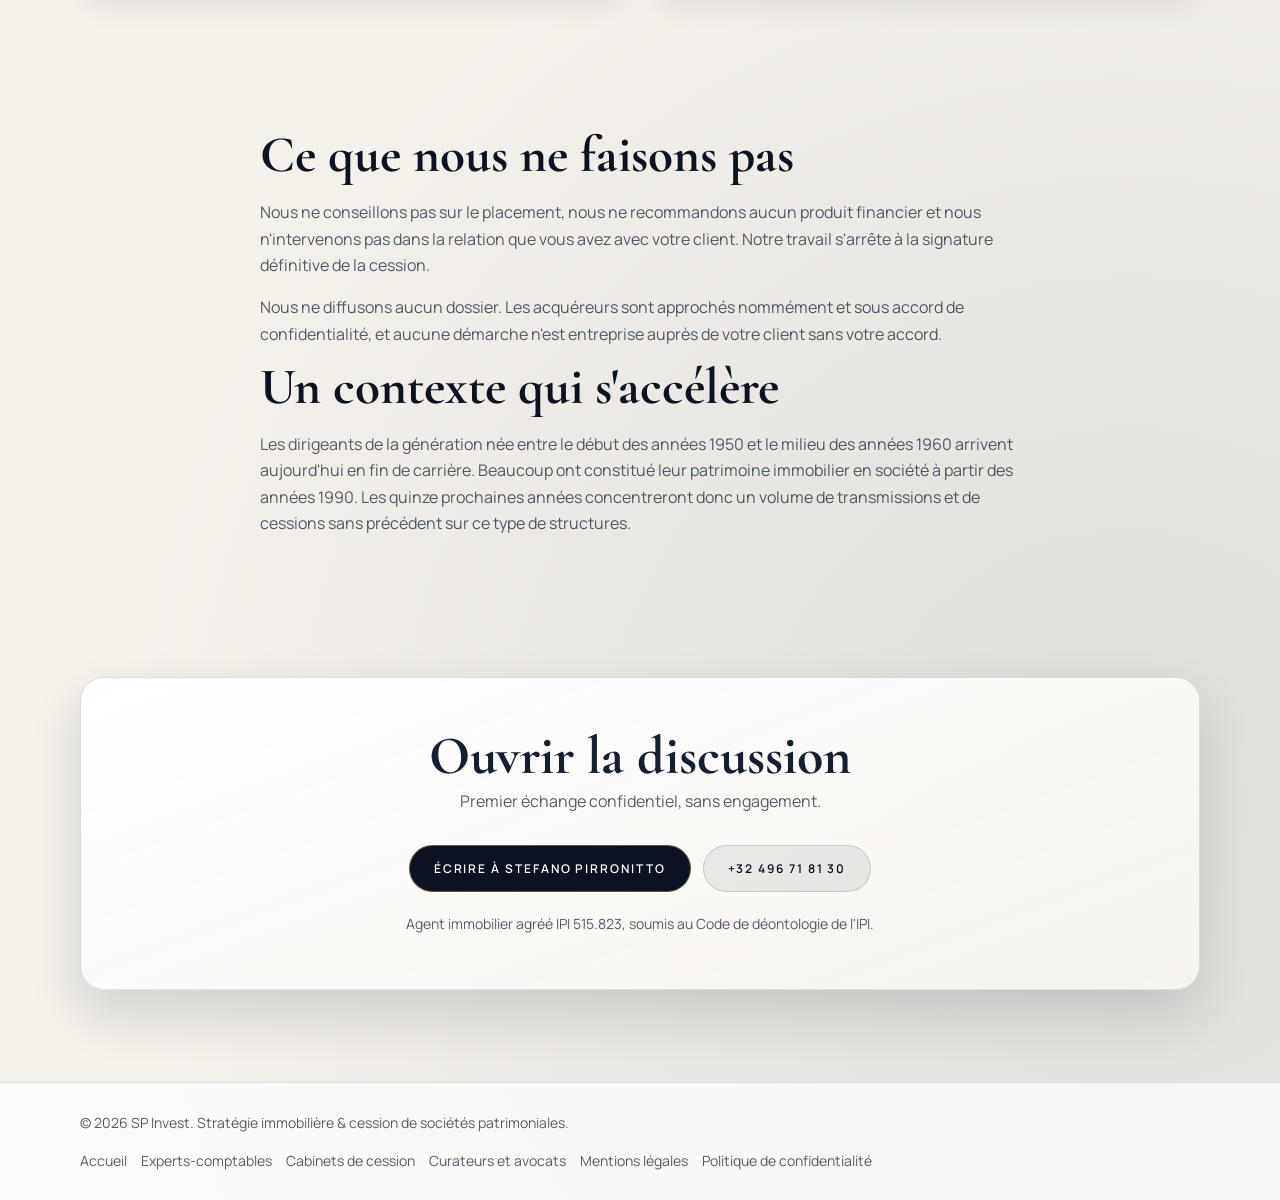
==== commit c30cfc9a: "Add files via upload" ====
--- a/banques-privees.html
+++ b/banques-privees.html
@@ -3,9 +3,23 @@
 <head>
   <meta charset="utf-8" />
   <meta name="viewport" content="width=device-width, initial-scale=1" />
-  <title>Banquiers privés et gestionnaires de patrimoine | SP Invest</title>
-  <meta name="description" content="Vos clients détiennent des sociétés patrimoniales immobilières. SP Invest les valorise et les cède ; les liquidités reviennent dans votre gestion. Collaboration dans les deux sens." />
+  <title>Banquiers privés et gestion de patrimoine | SP Invest</title>
+  <meta name="description" content="Vos clients détiennent des sociétés patrimoniales. Nous les valorisons et les cédons, les liquidités reviennent ensuite dans votre gestion." />
   <link rel="canonical" href="https://sp-invest.be/banques-privees.html" />
+  <meta property="og:type" content="website" />
+  <meta property="og:site_name" content="SP Invest" />
+  <meta property="og:locale" content="fr_BE" />
+  <meta property="og:title" content="Banquiers privés et gestion de patrimoine | SP Invest" />
+  <meta property="og:description" content="Vos clients détiennent des sociétés patrimoniales. Nous les valorisons et les cédons, les liquidités reviennent ensuite dans votre gestion." />
+  <meta property="og:url" content="https://sp-invest.be/banques-privees.html" />
+  <meta property="og:image" content="https://sp-invest.be/assets/og-sp-invest.jpg" />
+  <meta property="og:image:width" content="1200" />
+  <meta property="og:image:height" content="630" />
+  <meta property="og:image:alt" content="SP Invest, stratégie immobilière et cession de sociétés patrimoniales" />
+  <meta name="twitter:card" content="summary_large_image" />
+  <meta name="twitter:title" content="Banquiers privés et gestion de patrimoine | SP Invest" />
+  <meta name="twitter:description" content="Vos clients détiennent des sociétés patrimoniales. Nous les valorisons et les cédons, les liquidités reviennent ensuite dans votre gestion." />
+  <meta name="twitter:image" content="https://sp-invest.be/assets/og-sp-invest.jpg" />
   <meta name="theme-color" content="#0b1322" />
   <link href="https://fonts.googleapis.com/css2?family=Cormorant+Garamond:wght@400;500;600;700&family=Manrope:wght@400;500;600;700&display=swap" rel="stylesheet">
   <link rel="stylesheet" href="./styles.css?v=20261007-1" />
@@ -33,6 +47,7 @@
           </div>
         </div>
         <a class="nav__cta" href="#contact">Entrer en contact</a>
+        <a class="nav__social" href="https://www.linkedin.com/in/stefano-pirronitto-2255841b4/" target="_blank" rel="noopener noreferrer" aria-label="Profil LinkedIn de Stefano Pirronitto" title="LinkedIn de Stefano Pirronitto"><svg viewBox="0 0 24 24" aria-hidden="true" focusable="false"><path d="M20.45 20.45h-3.56v-5.57c0-1.33-.03-3.04-1.85-3.04-1.86 0-2.14 1.45-2.14 2.94v5.67H9.35V9h3.41v1.56h.05c.47-.9 1.64-1.85 3.37-1.85 3.6 0 4.27 2.37 4.27 5.46v6.28zM5.34 7.43a2.07 2.07 0 1 1 0-4.14 2.07 2.07 0 0 1 0 4.14zM7.12 20.45H3.55V9h3.57v11.45zM22.22 0H1.77C.79 0 0 .77 0 1.73v20.54C0 23.23.79 24 1.77 24h20.45c.98 0 1.78-.77 1.78-1.73V1.73C24 .77 23.2 0 22.22 0z"/></svg></a>
       </nav>
     </div>
   </header>
--- a/styles.css
+++ b/styles.css
@@ -1133,3 +1133,43 @@
   .hero__copy{ padding:64px 0 28px; }
   .hero--image{ min-height:auto; padding-bottom:48px; }
 }
+
+/* correctif : l'attribut hidden doit l'emporter sur display:grid */
+.contact-form[hidden]{ display:none !important; }
+[hidden]{ display:none !important; }
+/* rev 1791386148 */
+
+/* --- lien LinkedIn de Stefano --- */
+.nav__social{
+  display:inline-flex;
+  align-items:center;
+  justify-content:center;
+  width:34px; height:34px;
+  border-radius:50%;
+  border:1px solid var(--line);
+  color:var(--ink);
+  flex:0 0 auto;
+  transition:background .2s ease, color .2s ease, border-color .2s ease;
+}
+.nav__social svg{ width:15px; height:15px; fill:currentColor; }
+.nav__social:hover{ background:var(--ink); color:#fff; border-color:var(--ink); }
+
+.portrait-link{
+  display:inline-flex;
+  align-items:center;
+  gap:8px;
+  margin:10px auto 0;
+  padding:7px 14px 7px 11px;
+  border:1px solid var(--line);
+  border-radius:999px;
+  font-size:.85rem;
+  color:var(--muted);
+  transition:background .2s ease, color .2s ease, border-color .2s ease;
+}
+.portrait-wrap > div{ display:flex; flex-direction:column; align-items:center; }
+.portrait-link svg{ width:14px; height:14px; fill:currentColor; }
+.portrait-link:hover{ background:var(--ink); color:#fff; border-color:var(--ink); }
+
+@media (max-width:900px){
+  .nav__social{ margin-top:8px; }
+}
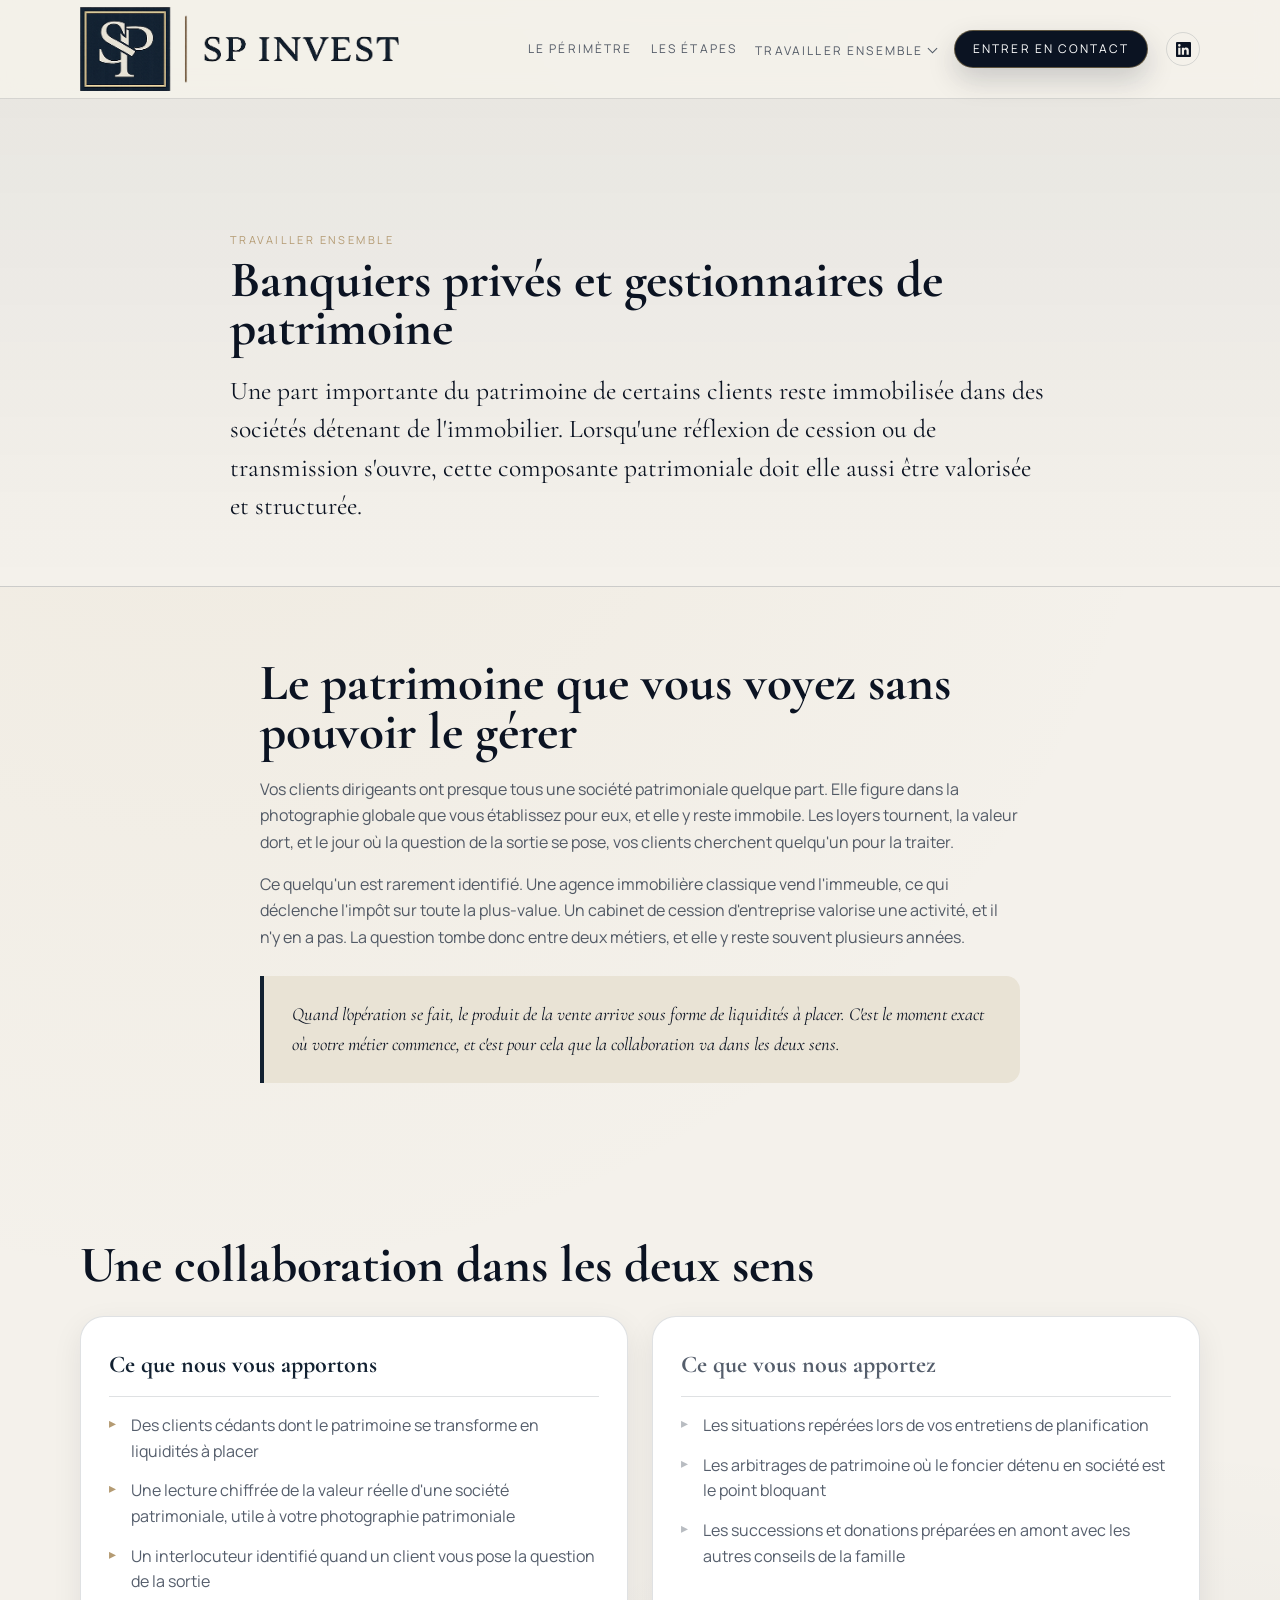
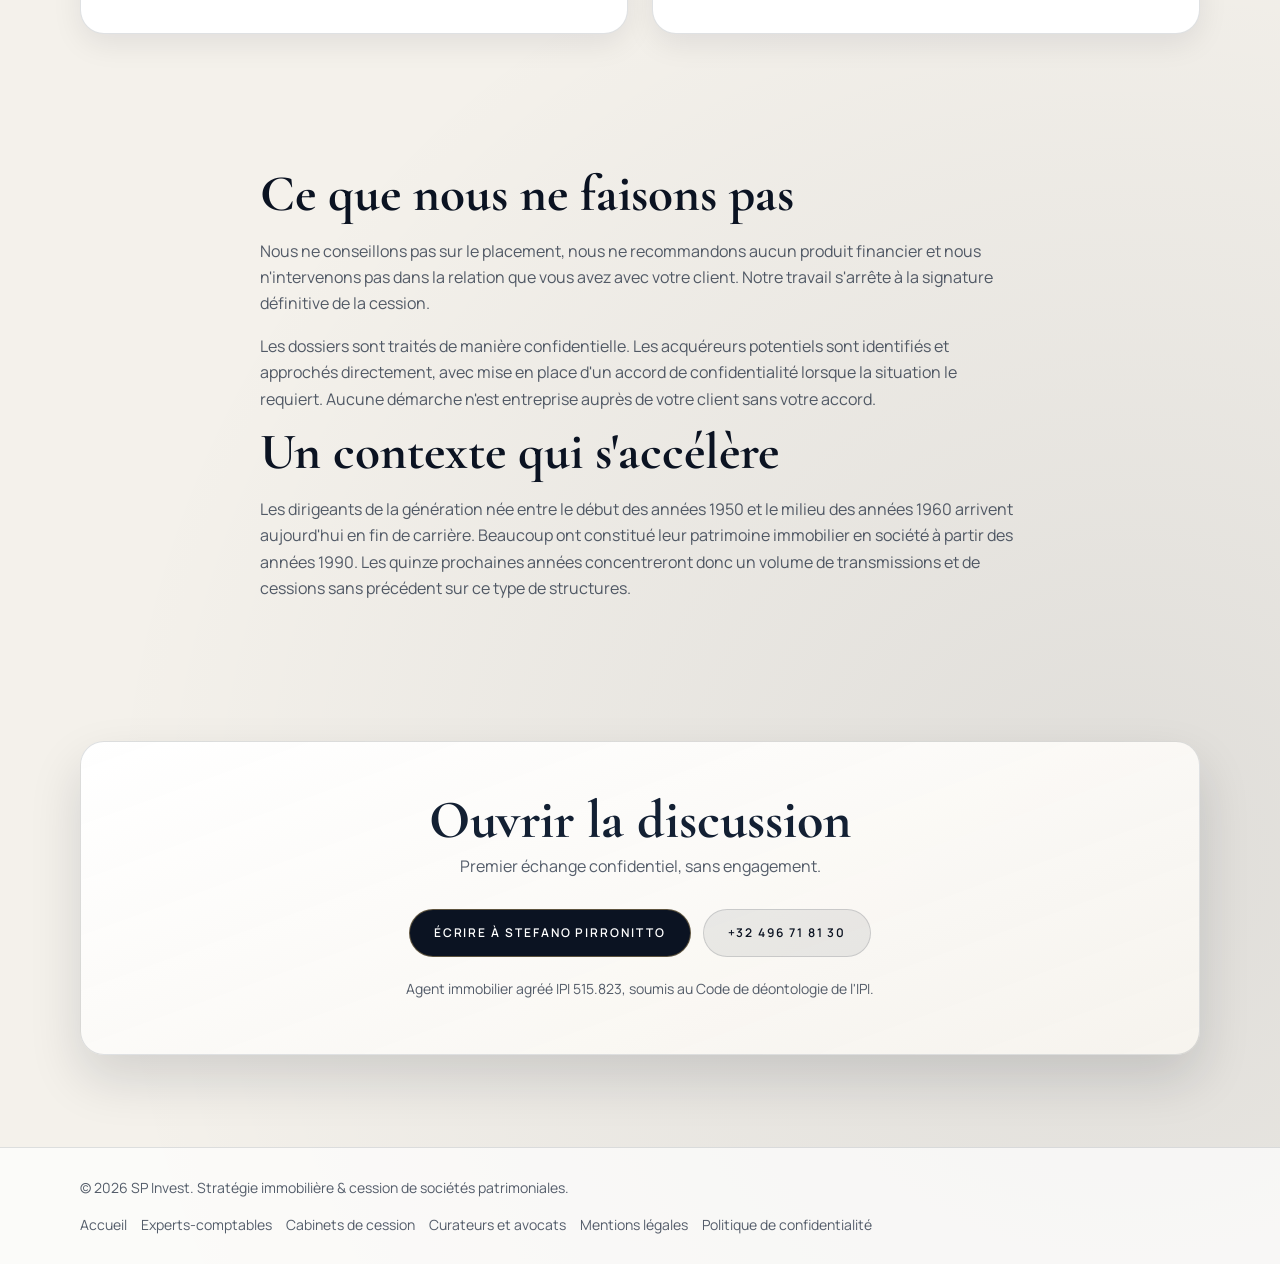
==== commit ce8bca71: "Corrections de Stefano : discours, huit etapes, confidentialite, bio" ====
--- a/banques-privees.html
+++ b/banques-privees.html
@@ -58,8 +58,9 @@
         <p class="eyebrow">Travailler ensemble</p>
         <h1 class="section__title">Banquiers privés et gestionnaires de patrimoine</h1>
         <p class="lede">
-          Une part importante du patrimoine de vos clients dort dans des sociétés qui détiennent des murs.
-          Tant que ces murs ne sont pas cédés, cette part reste hors de votre gestion.
+          Une part importante du patrimoine de certains clients reste immobilisée dans des sociétés détenant
+          de l'immobilier. Lorsqu'une réflexion de cession ou de transmission s'ouvre, cette composante
+          patrimoniale doit elle aussi être valorisée et structurée.
         </p>
       </div>
     </section>
@@ -122,8 +123,7 @@
           signature définitive de la cession.
         </p>
         <p>
-          Nous ne diffusons aucun dossier. Les acquéreurs sont approchés nommément et sous accord de
-          confidentialité, et aucune démarche n'est entreprise auprès de votre client sans votre accord.
+          Les dossiers sont traités de manière confidentielle. Les acquéreurs potentiels sont identifiés et approchés directement, avec mise en place d'un accord de confidentialité lorsque la situation le requiert. Aucune démarche n'est entreprise auprès de votre client sans votre accord.
         </p>
         <h2 class="section__title">Un contexte qui s'accélère</h2>
         <p>
--- a/styles.css
+++ b/styles.css
@@ -1173,3 +1173,20 @@
 @media (max-width:900px){
   .nav__social{ margin-top:8px; }
 }
+
+/* --- bloc : lorsque la cession des parts n'est pas la meilleure solution --- */
+.alt-solutions{
+  margin-top:28px;
+  padding:22px 26px;
+  background:var(--surface);
+  border:1px solid var(--line);
+  border-left:3px solid var(--brass);
+  border-radius:0 var(--radius) var(--radius) 0;
+}
+.alt-solutions h3{
+  font-family:var(--serif);
+  font-size:1.3rem;
+  margin:0 0 8px;
+  color:var(--navy);
+}
+.alt-solutions p{ margin:0; color:var(--muted); }
